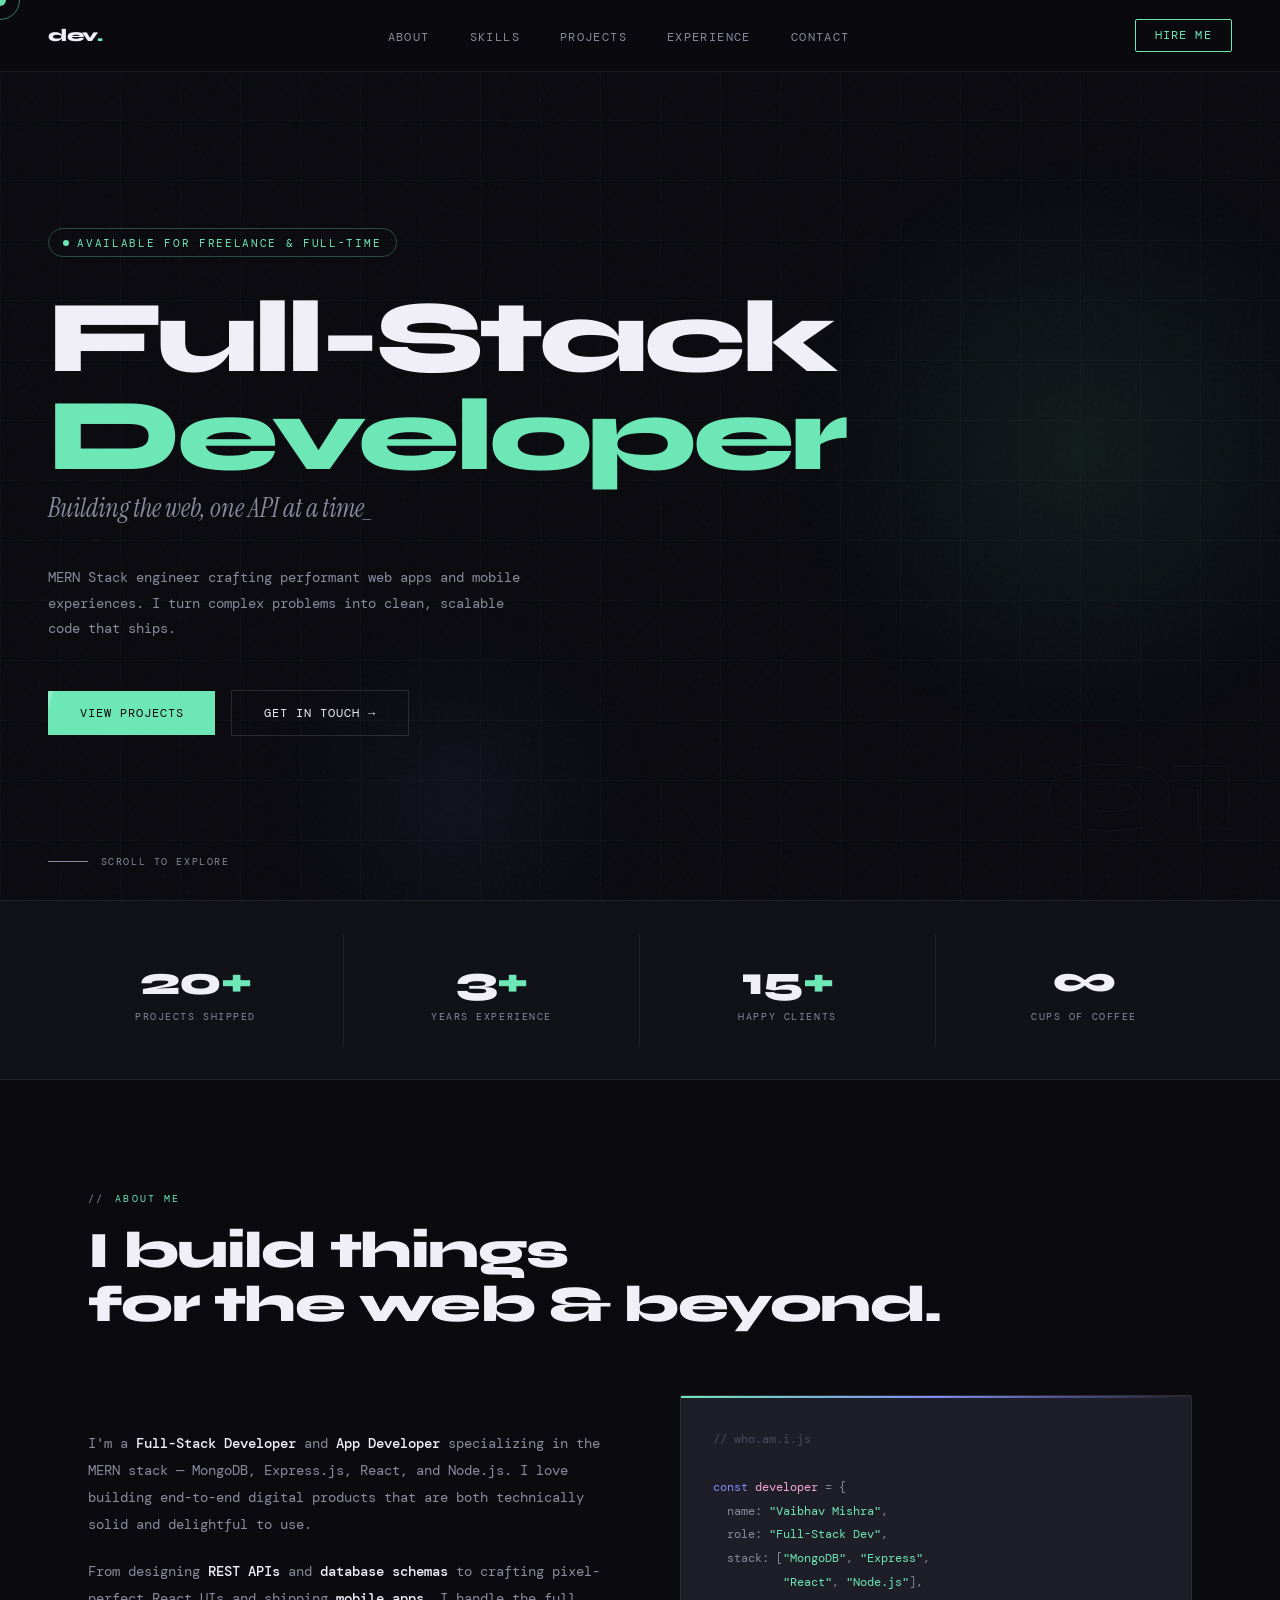
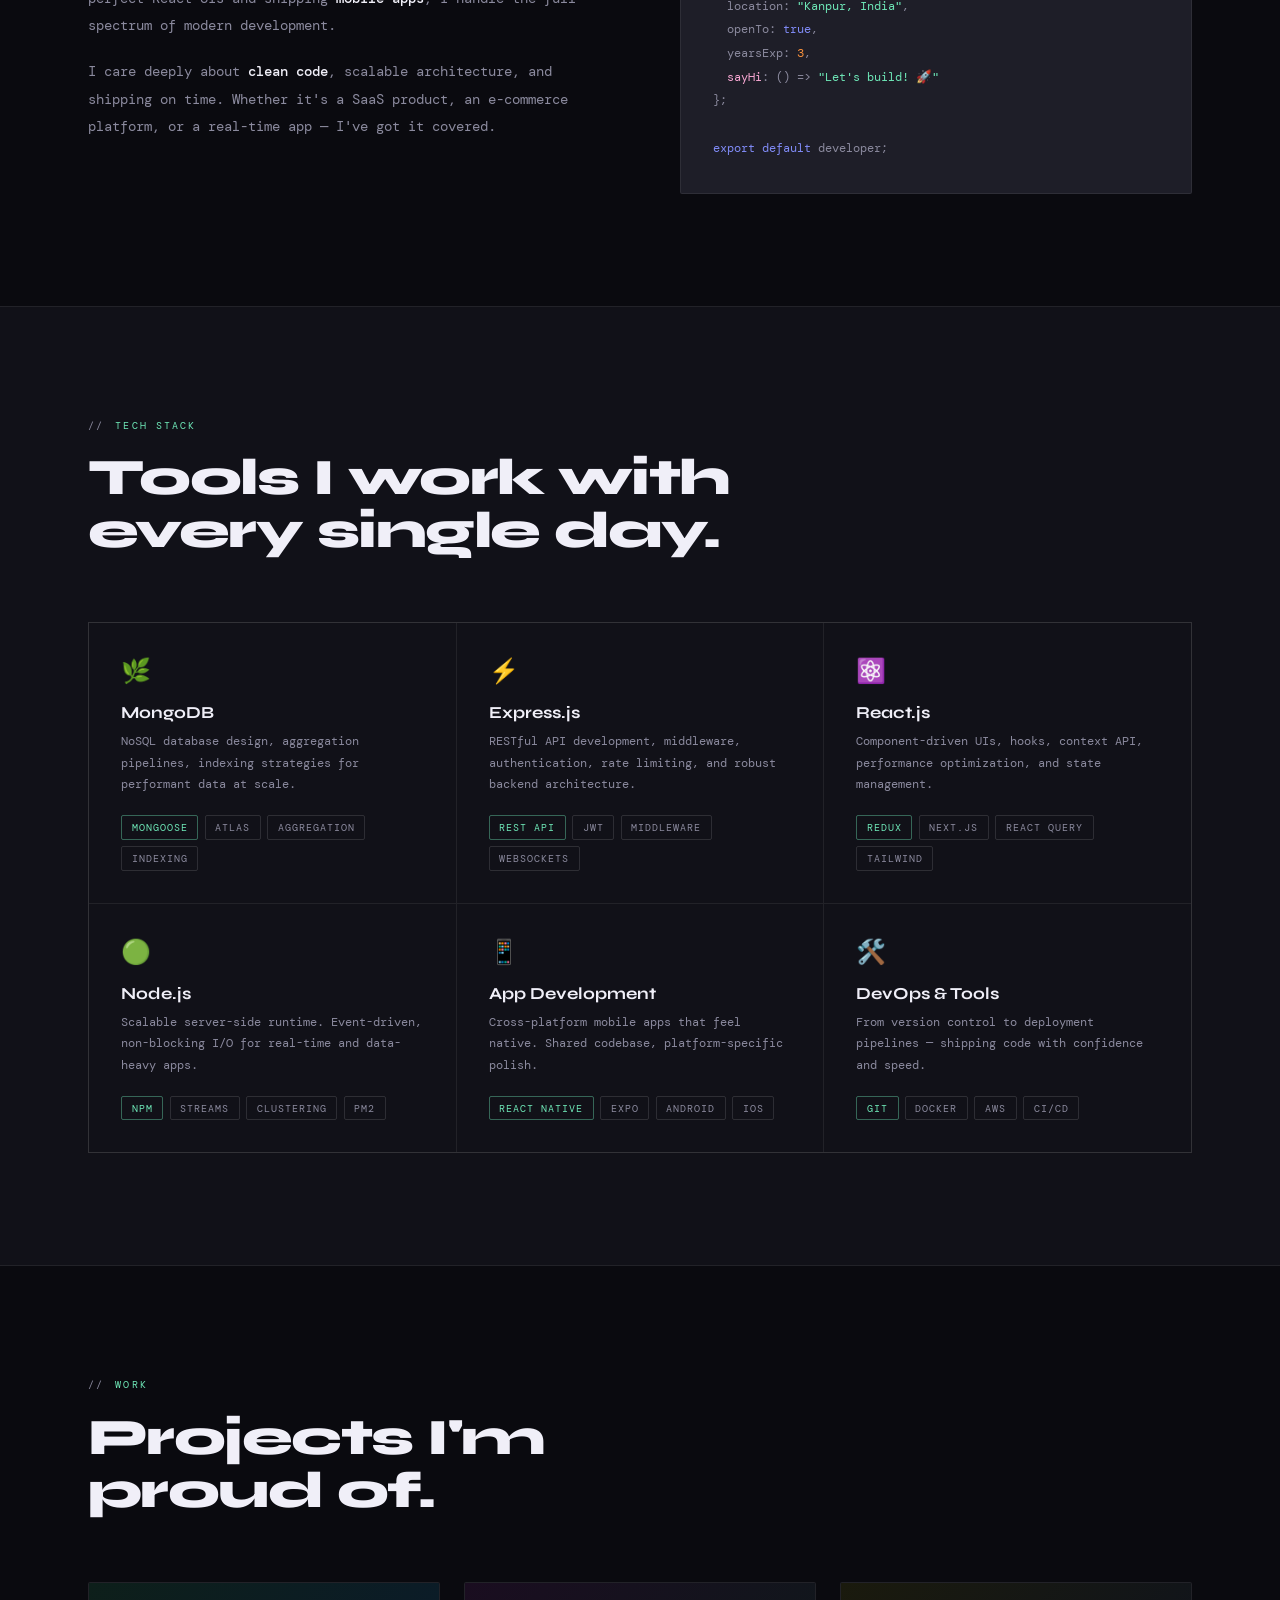
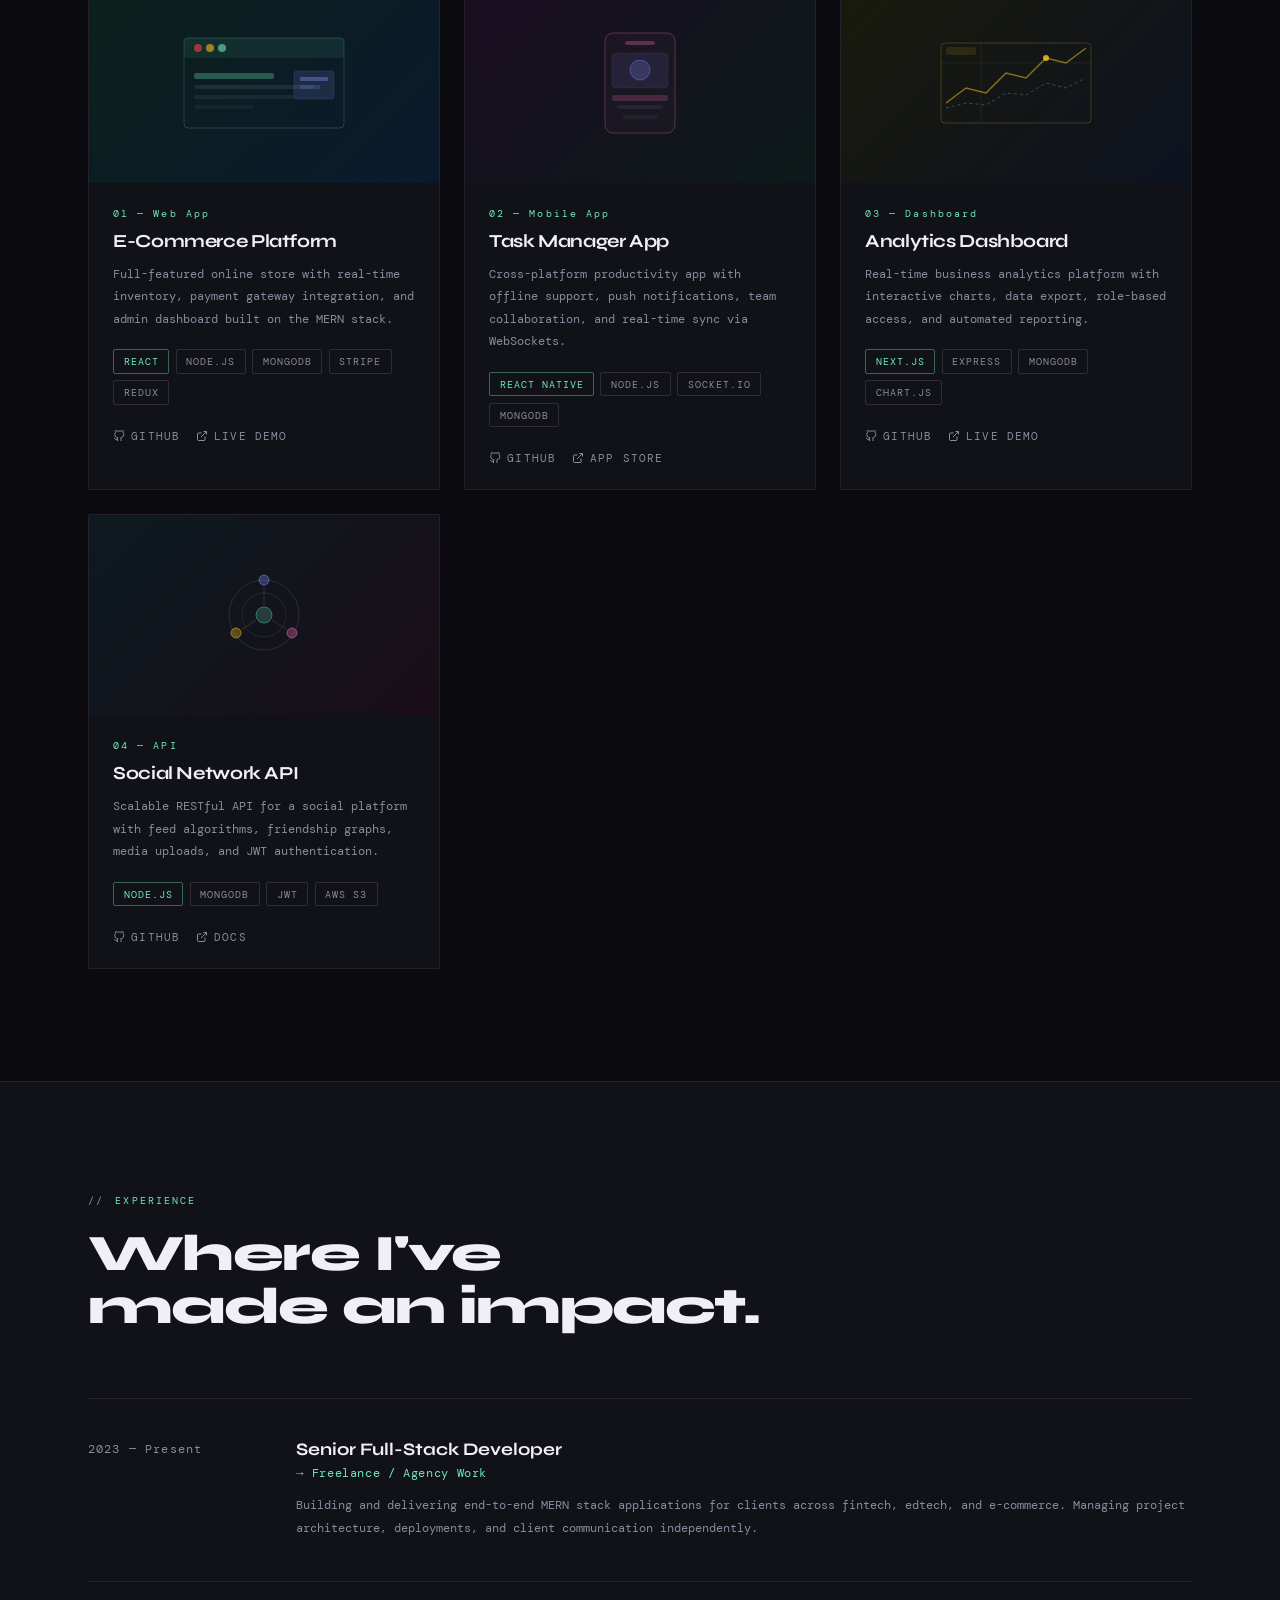
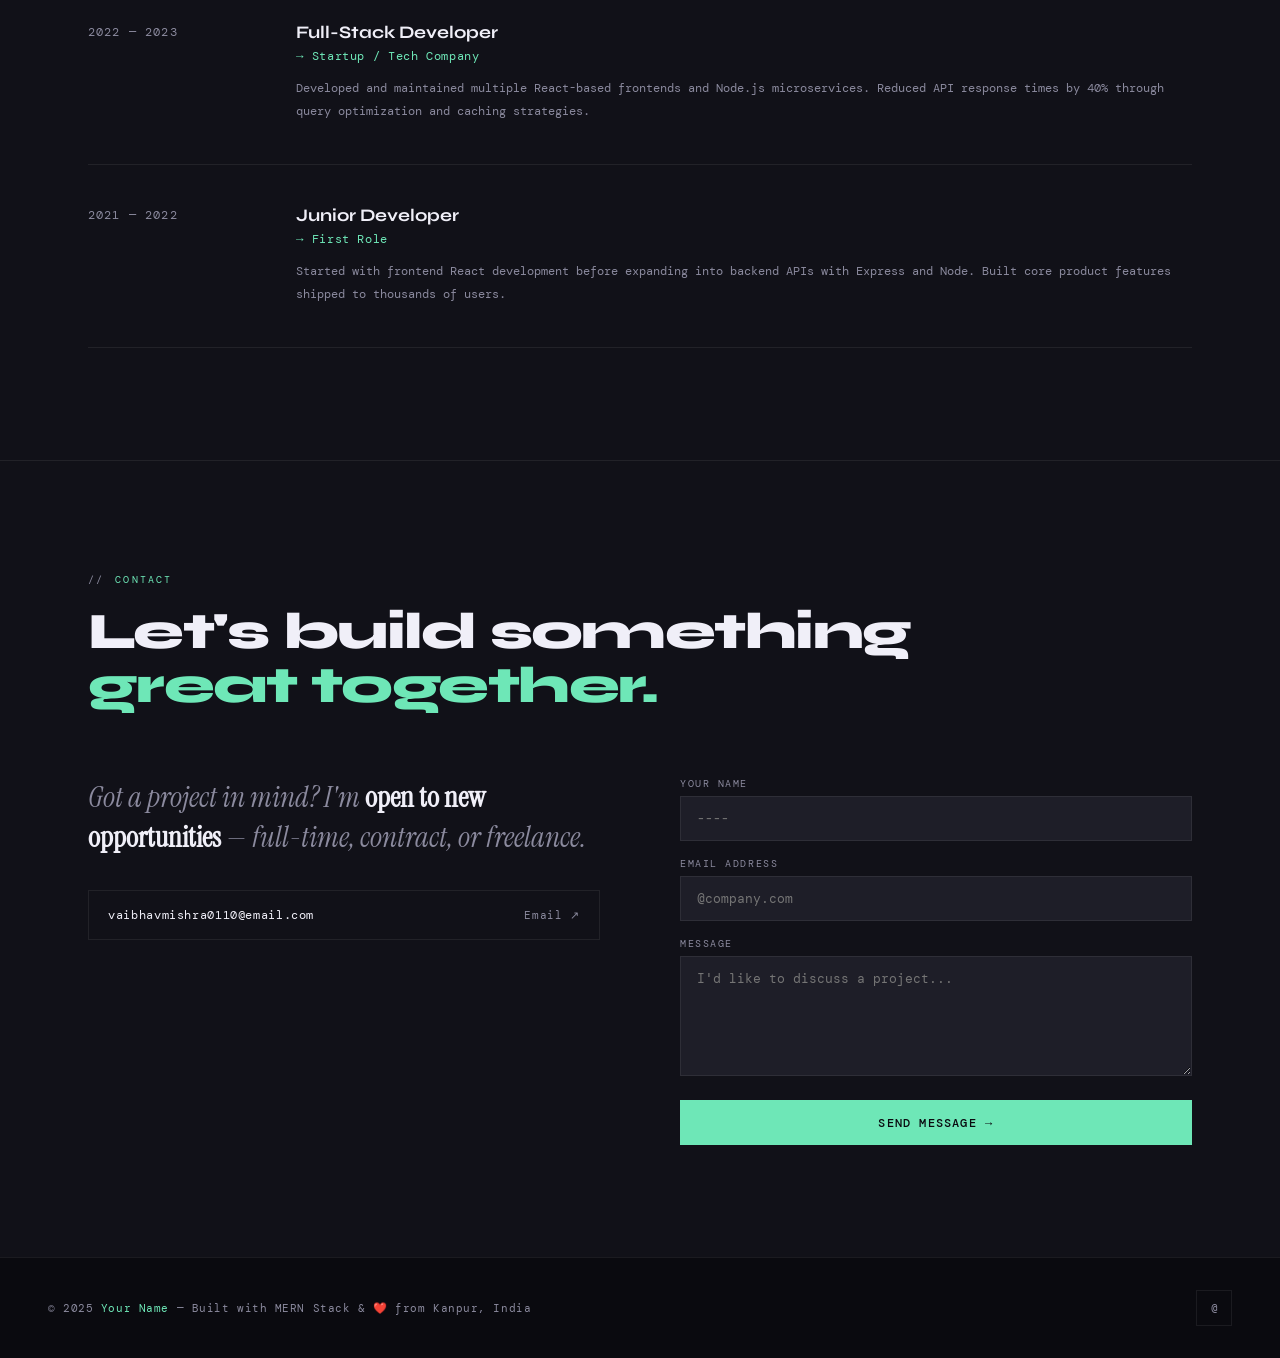
==== index.html @ 4ea1a46c "Add files via upload" ====
<!DOCTYPE html>
<html lang="en">
<head>
<meta charset="UTF-8">
<meta name="viewport" content="width=device-width, initial-scale=1.0">
<title>Dev Portfolio — Full-Stack & App Developer</title>
<link href="https://fonts.googleapis.com/css2?family=Syne:wght@400;600;700;800&family=DM+Mono:ital,wght@0,400;0,500;1,400&family=Instrument+Serif:ital@0;1&display=swap" rel="stylesheet">
<link rel="stylesheet" href="index.css">
</head>
<body>

<div class="cursor" id="cursor"></div>
<div class="cursor-ring" id="cursorRing"></div>

<!-- NAV -->
<nav>
  <a href="#" class="nav-logo">dev<span>.</span></a>
  <ul class="nav-links">
    <li><a href="#about">About</a></li>
    <li><a href="#skills">Skills</a></li>
    <li><a href="#projects">Projects</a></li>
    <li><a href="#experience">Experience</a></li>
    <li><a href="#contact">Contact</a></li>
  </ul>
  <a href="#contact" class="nav-cta">Hire Me</a>
</nav>

<!-- HERO -->
<section class="hero" id="home">
  <div class="hero-orb"></div>
  <div class="hero-orb2"></div>
  <div class="hero-counter">01</div>

  <div class="hero-badge">Available for freelance & full-time</div>

  <h1 class="hero-name">
    <span class="line1">Full-Stack</span>
    <span class="line2"><span class="accent-word">Developer</span></span>
  </h1>

  <p class="hero-title">Building the web, one API at a time<span class="blink">_</span></p>

  <p class="hero-desc">
    MERN Stack engineer crafting performant web apps and mobile experiences.
    I turn complex problems into clean, scalable code that ships.
  </p>

  <div class="hero-actions">
    <a href="#projects" class="btn-primary">View Projects</a>
    <a href="#contact" class="btn-ghost">Get In Touch →</a>
  </div>

  <div class="scroll-hint">
    <div class="scroll-line"></div>
    Scroll to explore
  </div>
</section>

<!-- STATS BAR -->
<div class="stats-bar">
  <div class="stat-item">
    <span class="stat-num">20<span>+</span></span>
    <span class="stat-label">Projects Shipped</span>
  </div>
  <div class="stat-item">
    <span class="stat-num">3<span>+</span></span>
    <span class="stat-label">Years Experience</span>
  </div>
  <div class="stat-item">
    <span class="stat-num">15<span>+</span></span>
    <span class="stat-label">Happy Clients</span>
  </div>
  <div class="stat-item">
    <span class="stat-num">∞</span>
    <span class="stat-label">Cups of Coffee</span>
  </div>
</div>

<!-- ABOUT -->
<section id="about">
  <div class="section-inner">
    <div class="section-tag">About Me</div>
    <h2 class="section-heading">I build things<br>for the web & beyond.</h2>

    <div class="about-grid">
      <div class="about-text reveal">
        <p>I'm a <strong>Full-Stack Developer</strong> and <strong>App Developer</strong> specializing in the MERN stack — MongoDB, Express.js, React, and Node.js. I love building end-to-end digital products that are both technically solid and delightful to use.</p>
        <p>From designing <strong>REST APIs</strong> and <strong>database schemas</strong> to crafting pixel-perfect React UIs and shipping <strong>mobile apps</strong>, I handle the full spectrum of modern development.</p>
        <p>I care deeply about <strong>clean code</strong>, scalable architecture, and shipping on time. Whether it's a SaaS product, an e-commerce platform, or a real-time app — I've got it covered.</p>
      </div>
      <div class="about-visual reveal reveal-delay-1">
        <div class="about-card">
          <div class="code-block">
<span class="cmt">// who.am.i.js</span>
<br><br>
<span class="kw">const</span> <span class="fn">developer</span> = {
<br>&nbsp;&nbsp;name: <span class="str">"Vaibhav Mishra"</span>,
<br>&nbsp;&nbsp;role: <span class="str">"Full-Stack Dev"</span>,
<br>&nbsp;&nbsp;stack: [<span class="str">"MongoDB"</span>, <span class="str">"Express"</span>,
<br>&nbsp;&nbsp;&nbsp;&nbsp;&nbsp;&nbsp;&nbsp;&nbsp;&nbsp;&nbsp;<span class="str">"React"</span>, <span class="str">"Node.js"</span>],
<br>&nbsp;&nbsp;location: <span class="str">"Kanpur, India"</span>,
<br>&nbsp;&nbsp;openTo: <span class="kw">true</span>,
<br>&nbsp;&nbsp;yearsExp: <span class="num">3</span>,
<br>&nbsp;&nbsp;<span class="fn">sayHi</span>: () => <span class="str">"Let's build! 🚀"</span>
<br>};
<br><br>
<span class="kw">export default</span> developer;
          </div>
        </div>
      </div>
    </div>
  </div>
</section>

<!-- SKILLS -->
<section id="skills" class="skills-section">
  <div class="section-inner">
    <div class="section-tag">Tech Stack</div>
    <h2 class="section-heading">Tools I work with<br>every single day.</h2>

    <div class="skills-grid">
      <div class="skill-card reveal">
        <span class="skill-icon">🌿</span>
        <div class="skill-name">MongoDB</div>
        <div class="skill-desc">NoSQL database design, aggregation pipelines, indexing strategies for performant data at scale.</div>
        <div class="skill-tags">
          <span class="tag accent">Mongoose</span>
          <span class="tag">Atlas</span>
          <span class="tag">Aggregation</span>
          <span class="tag">Indexing</span>
        </div>
      </div>
      <div class="skill-card reveal reveal-delay-1">
        <span class="skill-icon">⚡</span>
        <div class="skill-name">Express.js</div>
        <div class="skill-desc">RESTful API development, middleware, authentication, rate limiting, and robust backend architecture.</div>
        <div class="skill-tags">
          <span class="tag accent">REST API</span>
          <span class="tag">JWT</span>
          <span class="tag">Middleware</span>
          <span class="tag">WebSockets</span>
        </div>
      </div>
      <div class="skill-card reveal reveal-delay-2">
        <span class="skill-icon">⚛️</span>
        <div class="skill-name">React.js</div>
        <div class="skill-desc">Component-driven UIs, hooks, context API, performance optimization, and state management.</div>
        <div class="skill-tags">
          <span class="tag accent">Redux</span>
          <span class="tag">Next.js</span>
          <span class="tag">React Query</span>
          <span class="tag">Tailwind</span>
        </div>
      </div>
      <div class="skill-card reveal">
        <span class="skill-icon">🟢</span>
        <div class="skill-name">Node.js</div>
        <div class="skill-desc">Scalable server-side runtime. Event-driven, non-blocking I/O for real-time and data-heavy apps.</div>
        <div class="skill-tags">
          <span class="tag accent">NPM</span>
          <span class="tag">Streams</span>
          <span class="tag">Clustering</span>
          <span class="tag">PM2</span>
        </div>
      </div>
      <div class="skill-card reveal reveal-delay-1">
        <span class="skill-icon">📱</span>
        <div class="skill-name">App Development</div>
        <div class="skill-desc">Cross-platform mobile apps that feel native. Shared codebase, platform-specific polish.</div>
        <div class="skill-tags">
          <span class="tag accent">React Native</span>
          <span class="tag">Expo</span>
          <span class="tag">Android</span>
          <span class="tag">iOS</span>
        </div>
      </div>
      <div class="skill-card reveal reveal-delay-2">
        <span class="skill-icon">🛠️</span>
        <div class="skill-name">DevOps & Tools</div>
        <div class="skill-desc">From version control to deployment pipelines — shipping code with confidence and speed.</div>
        <div class="skill-tags">
          <span class="tag accent">Git</span>
          <span class="tag">Docker</span>
          <span class="tag">AWS</span>
          <span class="tag">CI/CD</span>
        </div>
      </div>
    </div>
  </div>
</section>

<!-- PROJECTS -->
<section id="projects">
  <div class="section-inner">
    <div class="section-tag">Work</div>
    <h2 class="section-heading">Projects I'm<br>proud of.</h2>

    <div class="projects-grid">

      <!-- Project 1 -->
      <div class="project-card reveal">
        <div class="project-thumb thumb-1">
          <svg width="180" height="120" viewBox="0 0 180 120">
            <rect x="10" y="15" width="160" height="90" rx="4" fill="none" stroke="rgba(110,231,183,0.2)" stroke-width="1"/>
            <rect x="10" y="15" width="160" height="20" rx="4" fill="rgba(110,231,183,0.08)"/>
            <circle cx="24" cy="25" r="4" fill="#ef4444" opacity="0.6"/>
            <circle cx="36" cy="25" r="4" fill="#fbbf24" opacity="0.6"/>
            <circle cx="48" cy="25" r="4" fill="#6ee7b7" opacity="0.6"/>
            <rect x="20" y="50" width="80" height="6" rx="2" fill="rgba(110,231,183,0.3)"/>
            <rect x="20" y="62" width="120" height="4" rx="2" fill="rgba(255,255,255,0.08)"/>
            <rect x="20" y="72" width="100" height="4" rx="2" fill="rgba(255,255,255,0.06)"/>
            <rect x="20" y="82" width="60" height="4" rx="2" fill="rgba(255,255,255,0.04)"/>
            <rect x="120" y="48" width="40" height="28" rx="3" fill="rgba(129,140,248,0.15)" stroke="rgba(129,140,248,0.3)" stroke-width="0.5"/>
            <rect x="126" y="54" width="28" height="4" rx="1" fill="rgba(129,140,248,0.4)"/>
            <rect x="126" y="62" width="20" height="4" rx="1" fill="rgba(129,140,248,0.2)"/>
          </svg>
        </div>
        <div class="project-body">
          <span class="project-num">01 — Web App</span>
          <div class="project-title">E-Commerce Platform</div>
          <div class="project-desc">Full-featured online store with real-time inventory, payment gateway integration, and admin dashboard built on the MERN stack.</div>
          <div class="project-stack">
            <span class="tag accent">React</span>
            <span class="tag">Node.js</span>
            <span class="tag">MongoDB</span>
            <span class="tag">Stripe</span>
            <span class="tag">Redux</span>
          </div>
          <div class="project-links">
            <a href="#" class="proj-link">
              <svg viewBox="0 0 24 24" fill="none" stroke="currentColor" stroke-width="2"><path d="M9 19c-5 1.5-5-2.5-7-3m14 6v-3.87a3.37 3.37 0 0 0-.94-2.61c3.14-.35 6.44-1.54 6.44-7A5.44 5.44 0 0 0 20 4.77 5.07 5.07 0 0 0 19.91 1S18.73.65 16 2.48a13.38 13.38 0 0 0-7 0C6.27.65 5.09 1 5.09 1A5.07 5.07 0 0 0 5 4.77a5.44 5.44 0 0 0-1.5 3.78c0 5.42 3.3 6.61 6.44 7A3.37 3.37 0 0 0 9 18.13V22"/></svg>
              GitHub
            </a>
            <a href="#" class="proj-link">
              <svg viewBox="0 0 24 24" fill="none" stroke="currentColor" stroke-width="2"><path d="M18 13v6a2 2 0 0 1-2 2H5a2 2 0 0 1-2-2V8a2 2 0 0 1 2-2h6"/><polyline points="15 3 21 3 21 9"/><line x1="10" y1="14" x2="21" y2="3"/></svg>
              Live Demo
            </a>
          </div>
        </div>
      </div>

      <!-- Project 2 -->
      <div class="project-card reveal reveal-delay-1">
        <div class="project-thumb thumb-2">
          <svg width="180" height="120" viewBox="0 0 180 120">
            <rect x="55" y="10" width="70" height="100" rx="8" fill="none" stroke="rgba(244,114,182,0.3)" stroke-width="1"/>
            <rect x="55" y="10" width="70" height="100" rx="8" fill="rgba(244,114,182,0.03)"/>
            <rect x="75" y="18" width="30" height="4" rx="2" fill="rgba(244,114,182,0.3)"/>
            <rect x="62" y="30" width="56" height="35" rx="4" fill="rgba(129,140,248,0.1)" stroke="rgba(129,140,248,0.2)" stroke-width="0.5"/>
            <circle cx="90" cy="47" r="10" fill="rgba(129,140,248,0.2)" stroke="rgba(129,140,248,0.4)" stroke-width="1"/>
            <rect x="62" y="72" width="56" height="6" rx="2" fill="rgba(244,114,182,0.2)"/>
            <rect x="67" y="82" width="46" height="4" rx="2" fill="rgba(255,255,255,0.06)"/>
            <rect x="72" y="92" width="36" height="4" rx="2" fill="rgba(255,255,255,0.04)"/>
          </svg>
        </div>
        <div class="project-body">
          <span class="project-num">02 — Mobile App</span>
          <div class="project-title">Task Manager App</div>
          <div class="project-desc">Cross-platform productivity app with offline support, push notifications, team collaboration, and real-time sync via WebSockets.</div>
          <div class="project-stack">
            <span class="tag accent">React Native</span>
            <span class="tag">Node.js</span>
            <span class="tag">Socket.io</span>
            <span class="tag">MongoDB</span>
          </div>
          <div class="project-links">
            <a href="#" class="proj-link">
              <svg viewBox="0 0 24 24" fill="none" stroke="currentColor" stroke-width="2"><path d="M9 19c-5 1.5-5-2.5-7-3m14 6v-3.87a3.37 3.37 0 0 0-.94-2.61c3.14-.35 6.44-1.54 6.44-7A5.44 5.44 0 0 0 20 4.77 5.07 5.07 0 0 0 19.91 1S18.73.65 16 2.48a13.38 13.38 0 0 0-7 0C6.27.65 5.09 1 5.09 1A5.07 5.07 0 0 0 5 4.77a5.44 5.44 0 0 0-1.5 3.78c0 5.42 3.3 6.61 6.44 7A3.37 3.37 0 0 0 9 18.13V22"/></svg>
              GitHub
            </a>
            <a href="#" class="proj-link">
              <svg viewBox="0 0 24 24" fill="none" stroke="currentColor" stroke-width="2"><path d="M18 13v6a2 2 0 0 1-2 2H5a2 2 0 0 1-2-2V8a2 2 0 0 1 2-2h6"/><polyline points="15 3 21 3 21 9"/><line x1="10" y1="14" x2="21" y2="3"/></svg>
              App Store
            </a>
          </div>
        </div>
      </div>

      <!-- Project 3 -->
      <div class="project-card reveal reveal-delay-2">
        <div class="project-thumb thumb-3">
          <svg width="180" height="120" viewBox="0 0 180 120">
            <rect x="15" y="20" width="150" height="80" rx="4" fill="none" stroke="rgba(250,204,21,0.2)" stroke-width="1"/>
            <line x1="15" y1="40" x2="165" y2="40" stroke="rgba(255,255,255,0.06)" stroke-width="1"/>
            <line x1="55" y1="20" x2="55" y2="100" stroke="rgba(255,255,255,0.06)" stroke-width="1"/>
            <polyline points="20,80 40,65 60,70 80,50 100,55 120,35 140,40 160,25" fill="none" stroke="rgba(250,204,21,0.5)" stroke-width="1.5"/>
            <circle cx="120" cy="35" r="3" fill="#facc15" opacity="0.8"/>
            <polyline points="20,85 40,80 60,82 80,70 100,72 120,60 140,65 160,55" fill="none" stroke="rgba(110,231,183,0.3)" stroke-width="1" stroke-dasharray="3,3"/>
            <rect x="20" y="24" width="30" height="8" rx="2" fill="rgba(250,204,21,0.1)"/>
          </svg>
        </div>
        <div class="project-body">
          <span class="project-num">03 — Dashboard</span>
          <div class="project-title">Analytics Dashboard</div>
          <div class="project-desc">Real-time business analytics platform with interactive charts, data export, role-based access, and automated reporting.</div>
          <div class="project-stack">
            <span class="tag accent">Next.js</span>
            <span class="tag">Express</span>
            <span class="tag">MongoDB</span>
            <span class="tag">Chart.js</span>
          </div>
          <div class="project-links">
            <a href="#" class="proj-link">
              <svg viewBox="0 0 24 24" fill="none" stroke="currentColor" stroke-width="2"><path d="M9 19c-5 1.5-5-2.5-7-3m14 6v-3.87a3.37 3.37 0 0 0-.94-2.61c3.14-.35 6.44-1.54 6.44-7A5.44 5.44 0 0 0 20 4.77 5.07 5.07 0 0 0 19.91 1S18.73.65 16 2.48a13.38 13.38 0 0 0-7 0C6.27.65 5.09 1 5.09 1A5.07 5.07 0 0 0 5 4.77a5.44 5.44 0 0 0-1.5 3.78c0 5.42 3.3 6.61 6.44 7A3.37 3.37 0 0 0 9 18.13V22"/></svg>
              GitHub
            </a>
            <a href="#" class="proj-link">
              <svg viewBox="0 0 24 24" fill="none" stroke="currentColor" stroke-width="2"><path d="M18 13v6a2 2 0 0 1-2 2H5a2 2 0 0 1-2-2V8a2 2 0 0 1 2-2h6"/><polyline points="15 3 21 3 21 9"/><line x1="10" y1="14" x2="21" y2="3"/></svg>
              Live Demo
            </a>
          </div>
        </div>
      </div>

      <!-- Project 4 -->
      <div class="project-card reveal">
        <div class="project-thumb thumb-4">
          <svg width="180" height="120" viewBox="0 0 180 120">
            <circle cx="90" cy="60" r="35" fill="none" stroke="rgba(110,231,183,0.15)" stroke-width="1"/>
            <circle cx="90" cy="60" r="22" fill="none" stroke="rgba(110,231,183,0.1)" stroke-width="1"/>
            <circle cx="90" cy="60" r="8" fill="rgba(110,231,183,0.2)" stroke="rgba(110,231,183,0.4)" stroke-width="1"/>
            <circle cx="90" cy="25" r="5" fill="rgba(129,140,248,0.3)" stroke="rgba(129,140,248,0.5)" stroke-width="1"/>
            <circle cx="118" cy="78" r="5" fill="rgba(244,114,182,0.3)" stroke="rgba(244,114,182,0.5)" stroke-width="1"/>
            <circle cx="62" cy="78" r="5" fill="rgba(250,204,21,0.3)" stroke="rgba(250,204,21,0.5)" stroke-width="1"/>
            <line x1="90" y1="30" x2="90" y2="52" stroke="rgba(129,140,248,0.4)" stroke-width="0.5"/>
            <line x1="113" y1="75" x2="98" y2="65" stroke="rgba(244,114,182,0.4)" stroke-width="0.5"/>
            <line x1="67" y1="75" x2="82" y2="65" stroke="rgba(250,204,21,0.4)" stroke-width="0.5"/>
          </svg>
        </div>
        <div class="project-body">
          <span class="project-num">04 — API</span>
          <div class="project-title">Social Network API</div>
          <div class="project-desc">Scalable RESTful API for a social platform with feed algorithms, friendship graphs, media uploads, and JWT authentication.</div>
          <div class="project-stack">
            <span class="tag accent">Node.js</span>
            <span class="tag">MongoDB</span>
            <span class="tag">JWT</span>
            <span class="tag">AWS S3</span>
          </div>
          <div class="project-links">
            <a href="#" class="proj-link">
              <svg viewBox="0 0 24 24" fill="none" stroke="currentColor" stroke-width="2"><path d="M9 19c-5 1.5-5-2.5-7-3m14 6v-3.87a3.37 3.37 0 0 0-.94-2.61c3.14-.35 6.44-1.54 6.44-7A5.44 5.44 0 0 0 20 4.77 5.07 5.07 0 0 0 19.91 1S18.73.65 16 2.48a13.38 13.38 0 0 0-7 0C6.27.65 5.09 1 5.09 1A5.07 5.07 0 0 0 5 4.77a5.44 5.44 0 0 0-1.5 3.78c0 5.42 3.3 6.61 6.44 7A3.37 3.37 0 0 0 9 18.13V22"/></svg>
              GitHub
            </a>
            <a href="#" class="proj-link">
              <svg viewBox="0 0 24 24" fill="none" stroke="currentColor" stroke-width="2"><path d="M18 13v6a2 2 0 0 1-2 2H5a2 2 0 0 1-2-2V8a2 2 0 0 1 2-2h6"/><polyline points="15 3 21 3 21 9"/><line x1="10" y1="14" x2="21" y2="3"/></svg>
              Docs
            </a>
          </div>
        </div>
      </div>

    </div>
  </div>
</section>

<!-- EXPERIENCE -->
<section id="experience" style="background: var(--bg2); border-top: 1px solid var(--border);">
  <div class="section-inner">
    <div class="section-tag">Experience</div>
    <h2 class="section-heading">Where I've<br>made an impact.</h2>

    <div class="timeline">
      <div class="timeline-item reveal">
        <div class="timeline-date">2023 — Present</div>
        <div class="timeline-content">
          <div class="timeline-role">Senior Full-Stack Developer</div>
          <div class="timeline-company">→ Freelance / Agency Work</div>
          <div class="timeline-desc">Building and delivering end-to-end MERN stack applications for clients across fintech, edtech, and e-commerce. Managing project architecture, deployments, and client communication independently.</div>
        </div>
      </div>
      <div class="timeline-item reveal reveal-delay-1">
        <div class="timeline-date">2022 — 2023</div>
        <div class="timeline-content">
          <div class="timeline-role">Full-Stack Developer</div>
          <div class="timeline-company">→ Startup / Tech Company</div>
          <div class="timeline-desc">Developed and maintained multiple React-based frontends and Node.js microservices. Reduced API response times by 40% through query optimization and caching strategies.</div>
        </div>
      </div>
      <div class="timeline-item reveal reveal-delay-2">
        <div class="timeline-date">2021 — 2022</div>
        <div class="timeline-content">
          <div class="timeline-role">Junior Developer</div>
          <div class="timeline-company">→ First Role</div>
          <div class="timeline-desc">Started with frontend React development before expanding into backend APIs with Express and Node. Built core product features shipped to thousands of users.</div>
        </div>
      </div>
    </div>
  </div>
</section>

<!-- CONTACT -->
<section id="contact" class="contact-section">
  <div class="section-inner">
    <div class="section-tag">Contact</div>
    <h2 class="section-heading">Let's build something<br><span style="color: var(--accent)">great together.</span></h2>

    <div class="contact-grid">
      <div class="contact-left reveal">
        <p class="contact-tagline">Got a project in mind? I'm <strong>open to new opportunities</strong> — full-time, contract, or freelance.</p>
        <div class="contact-links">
          <a href="mailto:vaibhavmishra0110@email.com" class="contact-link">
            vaibhavmishra0110@email.com
            <span>Email ↗</span>
          </a>
          <!-- <a href="https://linkedin.com" class="contact-link" target="_blank">
            linkedin.com/in/yourprofile
            <span>LinkedIn ↗</span>
          </a>
          <a href="https://github.com" class="contact-link" target="_blank">
            github.com/yourusername
            <span>GitHub ↗</span>
          </a> -->
        </div>
      </div>

      <div class="contact-right reveal reveal-delay-1">
        <form action="https://formspree.io/f/xojbqbgr" method="POST" class="contact-form" >
          <div class="form-group">
            <label class="form-label">Your Name</label>
            <input class="form-input" type="text" name="name" placeholder="----" />
          </div>
          <div class="form-group">
            <label class="form-label">Email Address</label>
            <input class="form-input" type="email" 
            name="email"
            placeholder="@company.com" />
          </div>
          <div class="form-group">
            <label class="form-label">Message</label>
            <textarea class="form-textarea" name="Message" placeholder="I'd like to discuss a project..."></textarea>
          </div>
          <button type="submit" class="form-submit" id="submitBtn">Send Message →</button>
        </form>
      </div>
    </div>
  </div>
</section>

<!-- FOOTER -->
<footer>
  <div class="footer-left">
    © 2025 <span>Your Name</span> — Built with MERN Stack & ❤️ from Kanpur, India
  </div>
  <div class="footer-right">
    <!-- <a href="https://github.com" class="footer-icon" target="_blank">GH</a>
    <a href="https://linkedin.com" class="footer-icon" target="_blank">LI</a> -->
    <a href="mailto:your@email.com" class="footer-icon">@</a>
  </div>
</footer>

<script src="index.js"></script>
</body>
</html>
---- index.css ----
*, *::before, *::after { box-sizing: border-box; margin: 0; padding: 0; }

  :root {
    --bg: #0a0a0f;
    --bg2: #111118;
    --bg3: #18181f;
    --surface: #1e1e28;
    --border: rgba(255,255,255,0.07);
    --border2: rgba(255,255,255,0.12);
    --text: #f0eff8;
    --muted: #8b8a9e;
    --accent: #6ee7b7;
    --accent2: #818cf8;
    --accent3: #f472b6;
    --glow: rgba(110,231,183,0.15);
  }

  html { scroll-behavior: smooth; }

  body {
    background: var(--bg);
    color: var(--text);
    font-family: 'DM Mono', monospace;
    overflow-x: hidden;
    cursor: none;
  }

  /* Custom Cursor */
  .cursor {
    position: fixed;
    width: 12px; height: 12px;
    background: var(--accent);
    border-radius: 50%;
    pointer-events: none;
    z-index: 9999;
    transform: translate(-50%,-50%);
    transition: transform 0.1s, width 0.2s, height 0.2s, background 0.2s;
    mix-blend-mode: difference;
  }
  .cursor-ring {
    position: fixed;
    width: 40px; height: 40px;
    border: 1px solid rgba(110,231,183,0.5);
    border-radius: 50%;
    pointer-events: none;
    z-index: 9998;
    transform: translate(-50%,-50%);
    transition: transform 0.12s ease, width 0.3s, height 0.3s;
  }
  .cursor.hover { width: 20px; height: 20px; background: var(--accent3); }
  .cursor-ring.hover { width: 60px; height: 60px; border-color: rgba(244,114,182,0.4); }

  /* Noise Overlay */
  body::before {
    content: '';
    position: fixed; inset: 0;
    background-image: url("data:image/svg+xml,%3Csvg viewBox='0 0 256 256' xmlns='http://www.w3.org/2000/svg'%3E%3Cfilter id='noise'%3E%3CfeTurbulence type='fractalNoise' baseFrequency='0.9' numOctaves='4' stitchTiles='stitch'/%3E%3C/filter%3E%3Crect width='100%25' height='100%25' filter='url(%23noise)' opacity='0.04'/%3E%3C/svg%3E");
    pointer-events: none;
    z-index: 0;
    opacity: 0.6;
  }

  /* Grid BG */
  body::after {
    content: '';
    position: fixed; inset: 0;
    background-image:
      linear-gradient(rgba(110,231,183,0.03) 1px, transparent 1px),
      linear-gradient(90deg, rgba(110,231,183,0.03) 1px, transparent 1px);
    background-size: 60px 60px;
    pointer-events: none;
    z-index: 0;
  }

  /* NAV */
  nav {
    position: fixed; top: 0; left: 0; right: 0;
    z-index: 100;
    padding: 1.2rem 3rem;
    display: flex; align-items: center; justify-content: space-between;
    border-bottom: 1px solid var(--border);
    background: rgba(10,10,15,0.85);
    backdrop-filter: blur(20px);
  }
  .nav-logo {
    font-family: 'Syne', sans-serif;
    font-weight: 800;
    font-size: 1.1rem;
    letter-spacing: -0.02em;
    color: var(--text);
    text-decoration: none;
  }
  .nav-logo span { color: var(--accent); }
  .nav-links { display: flex; gap: 2.5rem; list-style: none; }
  .nav-links a {
    font-size: 0.72rem;
    letter-spacing: 0.12em;
    text-transform: uppercase;
    color: var(--muted);
    text-decoration: none;
    transition: color 0.2s;
  }
  .nav-links a:hover { color: var(--accent); }
  .nav-cta {
    font-size: 0.72rem;
    letter-spacing: 0.1em;
    text-transform: uppercase;
    padding: 0.5rem 1.2rem;
    border: 1px solid var(--accent);
    color: var(--accent);
    text-decoration: none;
    border-radius: 2px;
    transition: background 0.2s, color 0.2s;
  }
  .nav-cta:hover { background: var(--accent); color: #0a0a0f; }

  /* HERO */
  .hero {
    min-height: 100vh;
    display: flex; flex-direction: column; justify-content: center;
    padding: 8rem 3rem 4rem;
    position: relative;
    z-index: 1;
    overflow: hidden;
  }
  .hero-orb {
    position: absolute;
    width: 600px; height: 600px;
    border-radius: 50%;
    background: radial-gradient(circle, rgba(110,231,183,0.08) 0%, transparent 70%);
    right: -100px; top: 50%;
    transform: translateY(-50%);
    pointer-events: none;
    animation: orb-pulse 6s ease-in-out infinite;
  }
  .hero-orb2 {
    position: absolute;
    width: 400px; height: 400px;
    border-radius: 50%;
    background: radial-gradient(circle, rgba(129,140,248,0.06) 0%, transparent 70%);
    left: 20%; bottom: -100px;
    pointer-events: none;
    animation: orb-pulse 8s ease-in-out infinite reverse;
  }
  @keyframes orb-pulse {
    0%, 100% { transform: translateY(-50%) scale(1); opacity: 1; }
    50% { transform: translateY(-50%) scale(1.1); opacity: 0.7; }
  }

  .hero-badge {
    display: inline-flex; align-items: center; gap: 0.5rem;
    font-size: 0.7rem;
    letter-spacing: 0.15em;
    text-transform: uppercase;
    color: var(--accent);
    border: 1px solid rgba(110,231,183,0.3);
    padding: 0.4rem 0.9rem;
    border-radius: 100px;
    margin-bottom: 2rem;
    width: fit-content;
    animation: fade-in-up 0.6s ease both;
  }
  .hero-badge::before {
    content: '';
    width: 6px; height: 6px;
    background: var(--accent);
    border-radius: 50%;
    animation: blink 1.5s ease-in-out infinite;
  }
  @keyframes blink { 0%,100%{opacity:1}50%{opacity:0.3} }

  .hero-name {
    font-family: 'Syne', sans-serif;
    font-weight: 800;
    font-size: clamp(3.5rem, 8vw, 7rem);
    line-height: 0.95;
    letter-spacing: -0.04em;
    margin-bottom: 0.5rem;
    animation: fade-in-up 0.7s 0.1s ease both;
  }
  .hero-name .line1 { display: block; }
  .hero-name .line2 { display: block; color: transparent; -webkit-text-stroke: 1px rgba(240,239,248,0.3); }
  .hero-name .accent-word { color: var(--accent); -webkit-text-stroke: 0; }

  .hero-title {
    font-family: 'Instrument Serif', serif;
    font-style: italic;
    font-size: clamp(1.1rem, 2.5vw, 1.6rem);
    color: var(--muted);
    margin-bottom: 2.5rem;
    animation: fade-in-up 0.7s 0.2s ease both;
  }

  .hero-desc {
    font-size: 0.85rem;
    line-height: 1.9;
    color: var(--muted);
    max-width: 480px;
    margin-bottom: 3rem;
    animation: fade-in-up 0.7s 0.3s ease both;
  }

  .hero-actions {
    display: flex; gap: 1rem; align-items: center;
    animation: fade-in-up 0.7s 0.4s ease both;
  }
  .btn-primary {
    font-family: 'DM Mono', monospace;
    font-size: 0.75rem;
    letter-spacing: 0.08em;
    text-transform: uppercase;
    padding: 0.85rem 2rem;
    background: var(--accent);
    color: #0a0a0f;
    border: none;
    text-decoration: none;
    display: inline-block;
    cursor: none;
    position: relative;
    overflow: hidden;
    transition: transform 0.2s;
  }
  .btn-primary::after {
    content: '';
    position: absolute; inset: 0;
    background: rgba(255,255,255,0.2);
    transform: translateX(-100%) skewX(-15deg);
    transition: transform 0.3s;
  }
  .btn-primary:hover::after { transform: translateX(100%) skewX(-15deg); }
  .btn-primary:hover { transform: translateY(-2px); }

  .btn-ghost {
    font-family: 'DM Mono', monospace;
    font-size: 0.75rem;
    letter-spacing: 0.08em;
    text-transform: uppercase;
    padding: 0.85rem 2rem;
    background: transparent;
    color: var(--text);
    border: 1px solid var(--border2);
    text-decoration: none;
    display: inline-block;
    cursor: none;
    transition: border-color 0.2s, color 0.2s, transform 0.2s;
  }
  .btn-ghost:hover { border-color: var(--accent); color: var(--accent); transform: translateY(-2px); }

  /* Scroll indicator */
  .scroll-hint {
    position: absolute; bottom: 2rem; left: 3rem;
    display: flex; align-items: center; gap: 0.8rem;
    font-size: 0.65rem;
    letter-spacing: 0.15em;
    text-transform: uppercase;
    color: var(--muted);
    animation: fade-in 1s 1s ease both;
  }
  .scroll-line {
    width: 40px; height: 1px;
    background: var(--muted);
    transform-origin: left;
    animation: line-grow 1.5s 1.2s ease both;
  }
  @keyframes line-grow { from{transform:scaleX(0)} to{transform:scaleX(1)} }

  /* STATS */
  .stats-bar {
    position: relative; z-index: 1;
    padding: 2rem 3rem;
    border-top: 1px solid var(--border);
    border-bottom: 1px solid var(--border);
    display: grid;
    grid-template-columns: repeat(4, 1fr);
    gap: 0;
    background: var(--bg2);
  }
  .stat-item {
    padding: 1.5rem 2rem;
    border-right: 1px solid var(--border);
    text-align: center;
  }
  .stat-item:last-child { border-right: none; }
  .stat-num {
    font-family: 'Syne', sans-serif;
    font-weight: 800;
    font-size: 2.5rem;
    color: var(--text);
    letter-spacing: -0.03em;
    display: block;
  }
  .stat-num span { color: var(--accent); }
  .stat-label {
    font-size: 0.65rem;
    letter-spacing: 0.15em;
    text-transform: uppercase;
    color: var(--muted);
    display: block;
    margin-top: 0.3rem;
  }

  /* SECTION COMMON */
  section { position: relative; z-index: 1; }
  .section-inner { padding: 7rem 3rem; max-width: 1200px; margin: 0 auto; }

  .section-tag {
    font-size: 0.65rem;
    letter-spacing: 0.2em;
    text-transform: uppercase;
    color: var(--accent);
    display: flex; align-items: center; gap: 0.7rem;
    margin-bottom: 1.2rem;
  }
  .section-tag::before {
    content: '//';
    color: var(--muted);
  }

  .section-heading {
    font-family: 'Syne', sans-serif;
    font-weight: 800;
    font-size: clamp(2rem, 4vw, 3.2rem);
    letter-spacing: -0.03em;
    line-height: 1.05;
    margin-bottom: 1.5rem;
  }

  /* ABOUT */
  .about-grid {
    display: grid;
    grid-template-columns: 1fr 1fr;
    gap: 5rem;
    align-items: center;
    margin-top: 4rem;
  }
  .about-text p {
    font-size: 0.85rem;
    line-height: 2;
    color: var(--muted);
    margin-bottom: 1.2rem;
  }
  .about-text p strong { color: var(--text); font-weight: 500; }
  .about-visual {
    position: relative;
  }
  .about-card {
    background: var(--surface);
    border: 1px solid var(--border);
    padding: 2rem;
    border-radius: 2px;
    position: relative;
    overflow: hidden;
  }
  .about-card::before {
    content: '';
    position: absolute;
    top: 0; left: 0; right: 0;
    height: 2px;
    background: linear-gradient(90deg, var(--accent), var(--accent2), transparent);
  }
  .code-block {
    font-size: 0.78rem;
    line-height: 1.9;
    color: var(--muted);
  }
  .code-block .kw { color: var(--accent2); }
  .code-block .str { color: var(--accent); }
  .code-block .fn { color: #f9a8d4; }
  .code-block .cmt { color: #4a4a5e; }
  .code-block .num { color: #fb923c; }

  /* SKILLS */
  .skills-section { background: var(--bg2); border-top: 1px solid var(--border); border-bottom: 1px solid var(--border); }
  .skills-grid {
    display: grid;
    grid-template-columns: repeat(auto-fit, minmax(280px, 1fr));
    gap: 1px;
    background: var(--border);
    margin-top: 4rem;
    border: 1px solid var(--border);
  }
  .skill-card {
    background: var(--bg2);
    padding: 2rem;
    position: relative;
    overflow: hidden;
    transition: background 0.3s;
  }
  .skill-card:hover { background: var(--surface); }
  .skill-card::after {
    content: '';
    position: absolute;
    bottom: 0; left: 0; right: 0;
    height: 1px;
    background: linear-gradient(90deg, transparent, var(--accent), transparent);
    opacity: 0;
    transition: opacity 0.3s;
  }
  .skill-card:hover::after { opacity: 1; }
  .skill-icon {
    font-size: 1.5rem;
    margin-bottom: 1rem;
    display: block;
  }
  .skill-name {
    font-family: 'Syne', sans-serif;
    font-weight: 700;
    font-size: 1.05rem;
    margin-bottom: 0.5rem;
    color: var(--text);
  }
  .skill-desc {
    font-size: 0.75rem;
    line-height: 1.8;
    color: var(--muted);
    margin-bottom: 1.2rem;
  }
  .skill-tags { display: flex; flex-wrap: wrap; gap: 0.4rem; }
  .tag {
    font-size: 0.62rem;
    letter-spacing: 0.1em;
    text-transform: uppercase;
    padding: 0.3rem 0.6rem;
    border: 1px solid var(--border2);
    color: var(--muted);
    border-radius: 2px;
  }
  .tag.accent { border-color: rgba(110,231,183,0.4); color: var(--accent); }

  /* PROJECTS */
  .projects-grid {
    display: grid;
    grid-template-columns: repeat(auto-fit, minmax(340px, 1fr));
    gap: 1.5rem;
    margin-top: 4rem;
  }
  .project-card {
    background: var(--bg2);
    border: 1px solid var(--border);
    border-radius: 2px;
    overflow: hidden;
    position: relative;
    cursor: none;
    transition: border-color 0.3s, transform 0.3s;
  }
  .project-card:hover { border-color: var(--border2); transform: translateY(-4px); }
  .project-thumb {
    height: 200px;
    position: relative;
    overflow: hidden;
    display: flex; align-items: center; justify-content: center;
  }
  .project-thumb svg { position: relative; z-index: 1; }
  .project-body { padding: 1.5rem; }
  .project-num {
    font-size: 0.65rem;
    letter-spacing: 0.2em;
    color: var(--accent);
    margin-bottom: 0.6rem;
    display: block;
  }
  .project-title {
    font-family: 'Syne', sans-serif;
    font-weight: 700;
    font-size: 1.15rem;
    letter-spacing: -0.02em;
    margin-bottom: 0.7rem;
  }
  .project-desc {
    font-size: 0.78rem;
    line-height: 1.8;
    color: var(--muted);
    margin-bottom: 1.2rem;
  }
  .project-stack { display: flex; flex-wrap: wrap; gap: 0.4rem; margin-bottom: 1.5rem; }
  .project-links { display: flex; gap: 1rem; }
  .proj-link {
    font-size: 0.68rem;
    letter-spacing: 0.1em;
    text-transform: uppercase;
    color: var(--muted);
    text-decoration: none;
    display: flex; align-items: center; gap: 0.4rem;
    transition: color 0.2s;
  }
  .proj-link:hover { color: var(--accent); }
  .proj-link svg { width: 12px; height: 12px; }

  /* Project thumb patterns */
  .thumb-1 { background: linear-gradient(135deg, #0d1f1a 0%, #0a1a2e 100%); }
  .thumb-2 { background: linear-gradient(135deg, #1a0d20 0%, #0d1a1a 100%); }
  .thumb-3 { background: linear-gradient(135deg, #1a1a0d 0%, #0d1220 100%); }
  .thumb-4 { background: linear-gradient(135deg, #0d1a20 0%, #1a0d18 100%); }

  /* EXPERIENCE / TIMELINE */
  .timeline { margin-top: 4rem; }
  .timeline-item {
    display: grid;
    grid-template-columns: 160px 1fr;
    gap: 3rem;
    padding: 2.5rem 0;
    border-top: 1px solid var(--border);
    position: relative;
  }
  .timeline-item:last-child { border-bottom: 1px solid var(--border); }
  .timeline-date {
    font-size: 0.72rem;
    letter-spacing: 0.1em;
    color: var(--muted);
    padding-top: 0.2rem;
  }
  .timeline-content {}
  .timeline-role {
    font-family: 'Syne', sans-serif;
    font-weight: 700;
    font-size: 1.1rem;
    margin-bottom: 0.3rem;
  }
  .timeline-company {
    font-size: 0.78rem;
    color: var(--accent);
    margin-bottom: 0.8rem;
    letter-spacing: 0.05em;
  }
  .timeline-desc {
    font-size: 0.78rem;
    line-height: 1.9;
    color: var(--muted);
  }

  /* CONTACT */
  .contact-section { background: var(--bg2); border-top: 1px solid var(--border); }
  .contact-grid {
    display: grid;
    grid-template-columns: 1fr 1fr;
    gap: 5rem;
    margin-top: 4rem;
  }
  .contact-left {}
  .contact-tagline {
    font-family: 'Instrument Serif', serif;
    font-style: italic;
    font-size: 1.8rem;
    line-height: 1.4;
    color: var(--muted);
    margin-bottom: 2rem;
  }
  .contact-tagline strong { color: var(--text); font-style: normal; }
  .contact-links { display: flex; flex-direction: column; gap: 1rem; }
  .contact-link {
    display: flex; align-items: center; justify-content: space-between;
    padding: 1rem 1.2rem;
    border: 1px solid var(--border);
    text-decoration: none;
    color: var(--text);
    font-size: 0.78rem;
    letter-spacing: 0.05em;
    transition: border-color 0.2s, background 0.2s;
    cursor: none;
  }
  .contact-link:hover { border-color: var(--accent); background: rgba(110,231,183,0.04); }
  .contact-link span { color: var(--muted); font-size: 0.7rem; }

  .contact-right {}
  .contact-form { display: flex; flex-direction: column; gap: 1rem; }
  .form-group { display: flex; flex-direction: column; gap: 0.4rem; }
  .form-label {
    font-size: 0.65rem;
    letter-spacing: 0.15em;
    text-transform: uppercase;
    color: var(--muted);
  }
  .form-input, .form-textarea {
    background: var(--surface);
    border: 1px solid var(--border);
    color: var(--text);
    font-family: 'DM Mono', monospace;
    font-size: 0.82rem;
    padding: 0.8rem 1rem;
    outline: none;
    transition: border-color 0.2s;
    border-radius: 0;
  }
  .form-input:focus, .form-textarea:focus { border-color: var(--accent); }
  .form-textarea { height: 120px; resize: vertical; }
  .form-submit {
    font-family: 'DM Mono', monospace;
    font-size: 0.75rem;
    letter-spacing: 0.1em;
    text-transform: uppercase;
    padding: 0.9rem;
    background: var(--accent);
    color: #0a0a0f;
    border: none;
    cursor: none;
    font-weight: 500;
    transition: opacity 0.2s, transform 0.2s;
    margin-top: 0.5rem;
  }
  .form-submit:hover { opacity: 0.9; transform: translateY(-1px); }

  /* FOOTER */
  footer {
    position: relative; z-index: 1;
    padding: 2rem 3rem;
    border-top: 1px solid var(--border);
    display: flex; align-items: center; justify-content: space-between;
    background: var(--bg);
  }
  .footer-left {
    font-size: 0.7rem;
    color: var(--muted);
    letter-spacing: 0.05em;
  }
  .footer-left span { color: var(--accent); }
  .footer-right { display: flex; gap: 1.5rem; }
  .footer-icon {
    width: 36px; height: 36px;
    border: 1px solid var(--border);
    display: flex; align-items: center; justify-content: center;
    color: var(--muted);
    text-decoration: none;
    font-size: 0.7rem;
    transition: border-color 0.2s, color 0.2s;
    cursor: none;
  }
  .footer-icon:hover { border-color: var(--accent); color: var(--accent); }

  /* Animations */
  @keyframes fade-in-up {
    from { opacity: 0; transform: translateY(20px); }
    to { opacity: 1; transform: translateY(0); }
  }
  @keyframes fade-in { from{opacity:0} to{opacity:1} }

  .reveal {
    opacity: 0;
    transform: translateY(24px);
    transition: opacity 0.6s ease, transform 0.6s ease;
  }
  .reveal.visible { opacity: 1; transform: none; }
  .reveal-delay-1 { transition-delay: 0.1s; }
  .reveal-delay-2 { transition-delay: 0.2s; }
  .reveal-delay-3 { transition-delay: 0.3s; }

  /* Floating number */
  .hero-counter {
    position: absolute;
    right: 3rem; bottom: 3rem;
    font-family: 'Syne', sans-serif;
    font-weight: 800;
    font-size: 8rem;
    color: transparent;
    -webkit-text-stroke: 1px rgba(240,239,248,0.04);
    pointer-events: none;
    user-select: none;
    letter-spacing: -0.05em;
    line-height: 1;
  }

  /* Terminal blink */
  @keyframes cursor-blink { 0%,49%{opacity:1}50%,100%{opacity:0} }
  .blink { animation: cursor-blink 1s step-start infinite; }

  /* Mobile */
  @media (max-width: 768px) {
    nav { padding: 1rem 1.5rem; }
    .nav-links { display: none; }
    .section-inner { padding: 4rem 1.5rem; }
    .hero { padding: 7rem 1.5rem 3rem; }
    .stats-bar { grid-template-columns: repeat(2, 1fr); }
    .stat-item:nth-child(2) { border-right: none; }
    .about-grid { grid-template-columns: 1fr; gap: 2rem; }
    .contact-grid { grid-template-columns: 1fr; gap: 2rem; }
    .timeline-item { grid-template-columns: 1fr; gap: 0.5rem; }
    footer { flex-direction: column; gap: 1rem; text-align: center; }
    .hero-counter { display: none; }
  }
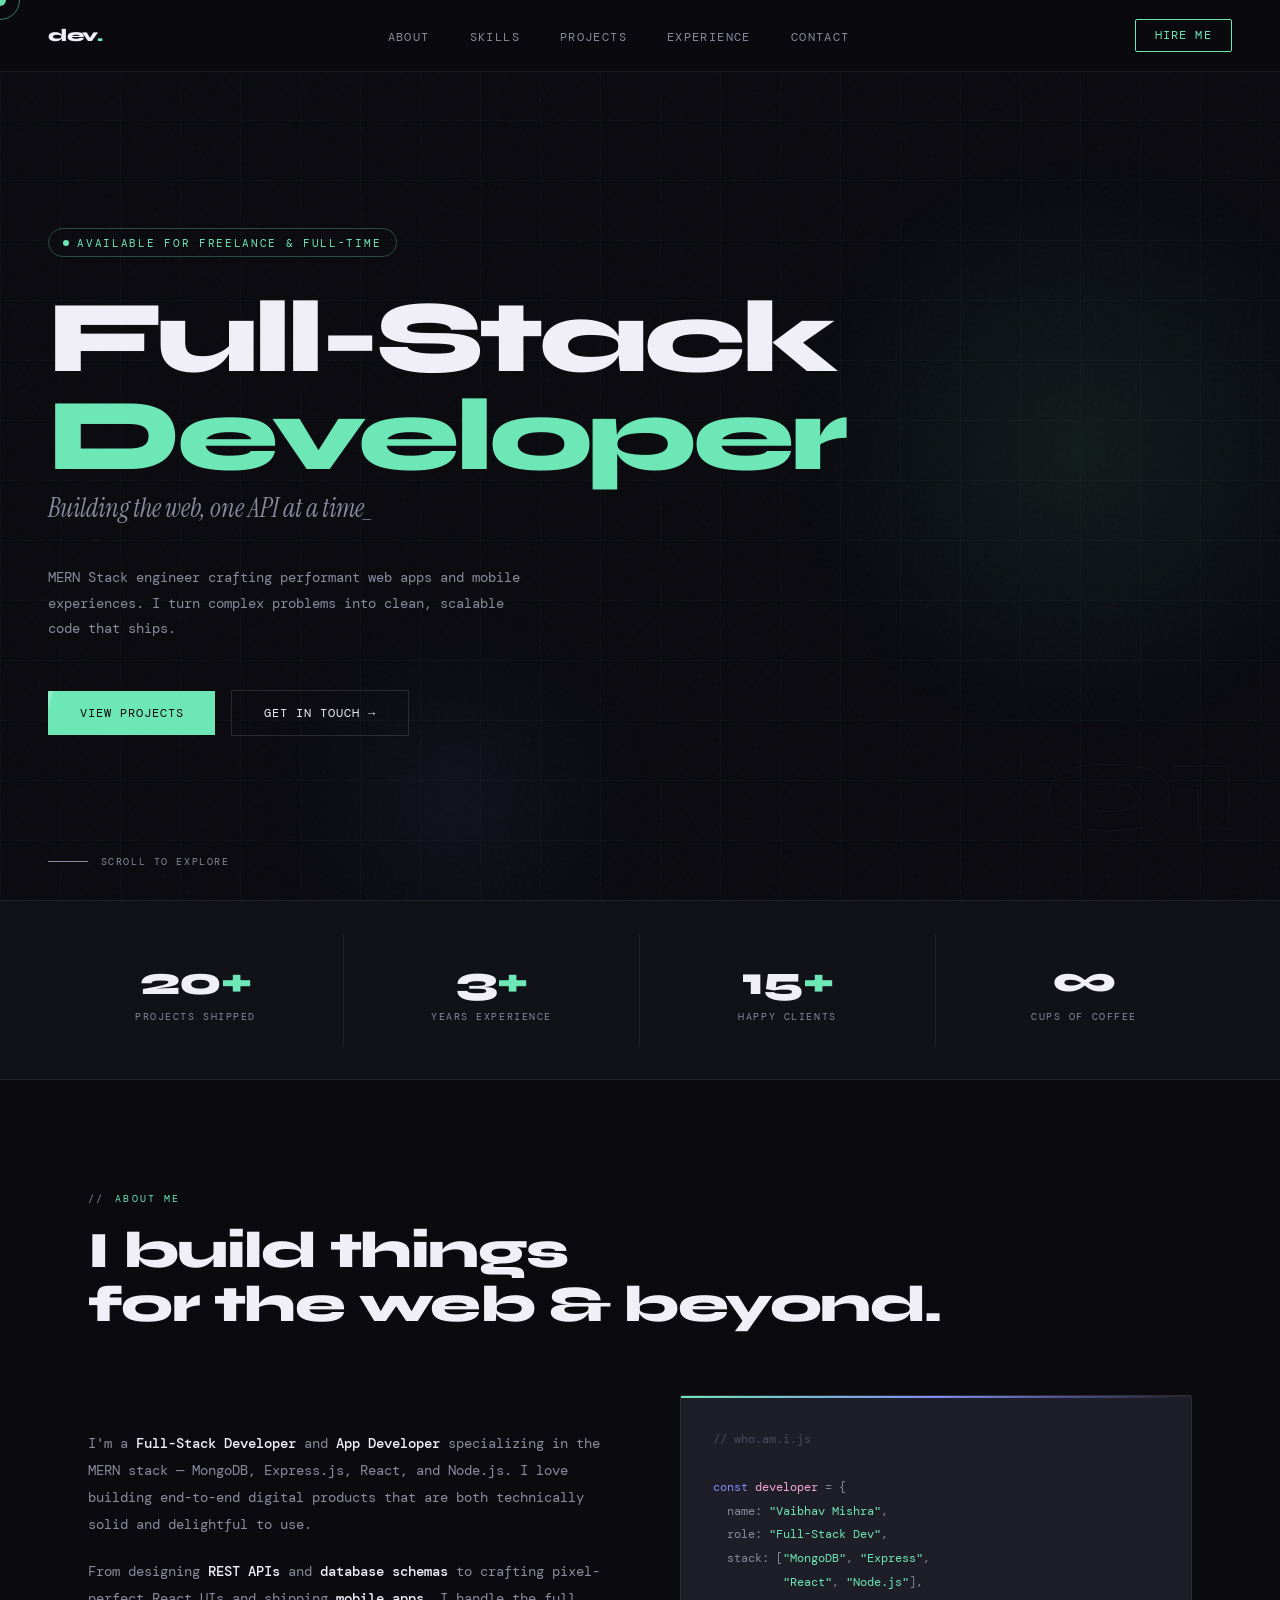
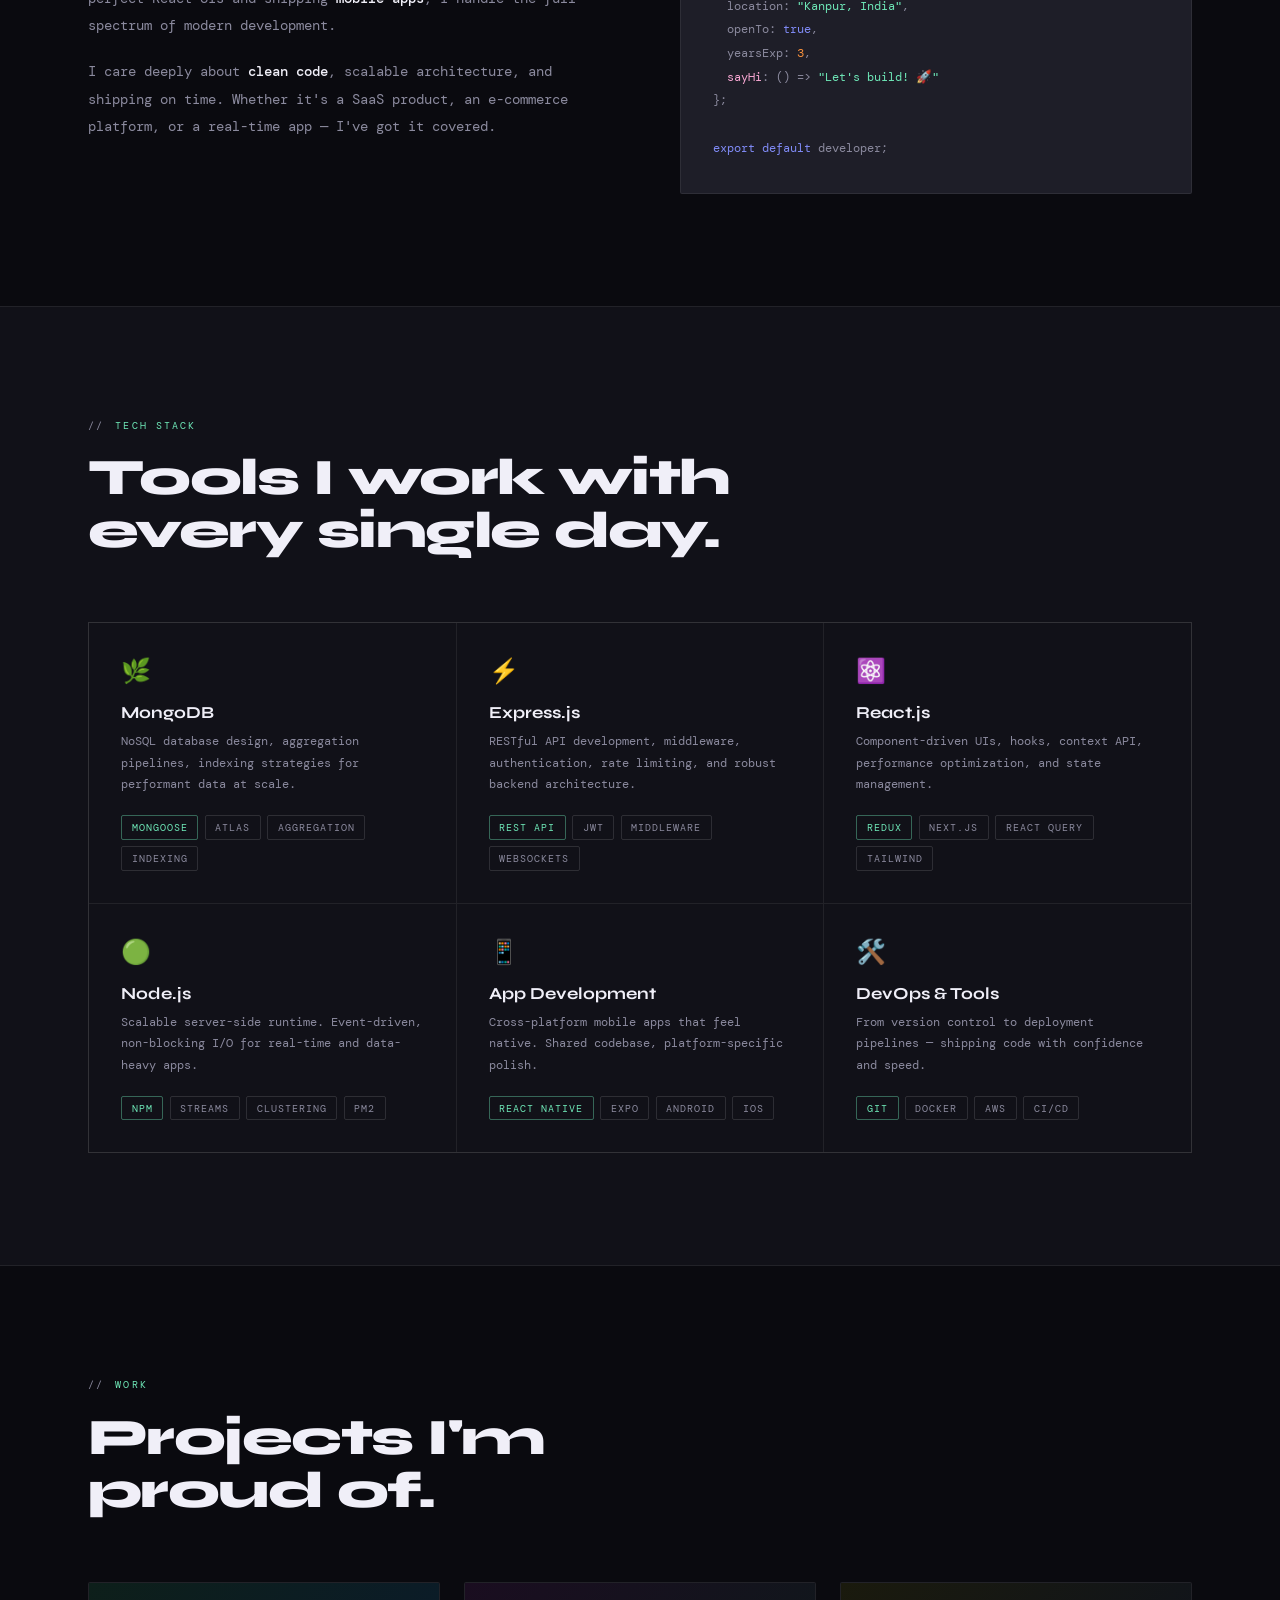
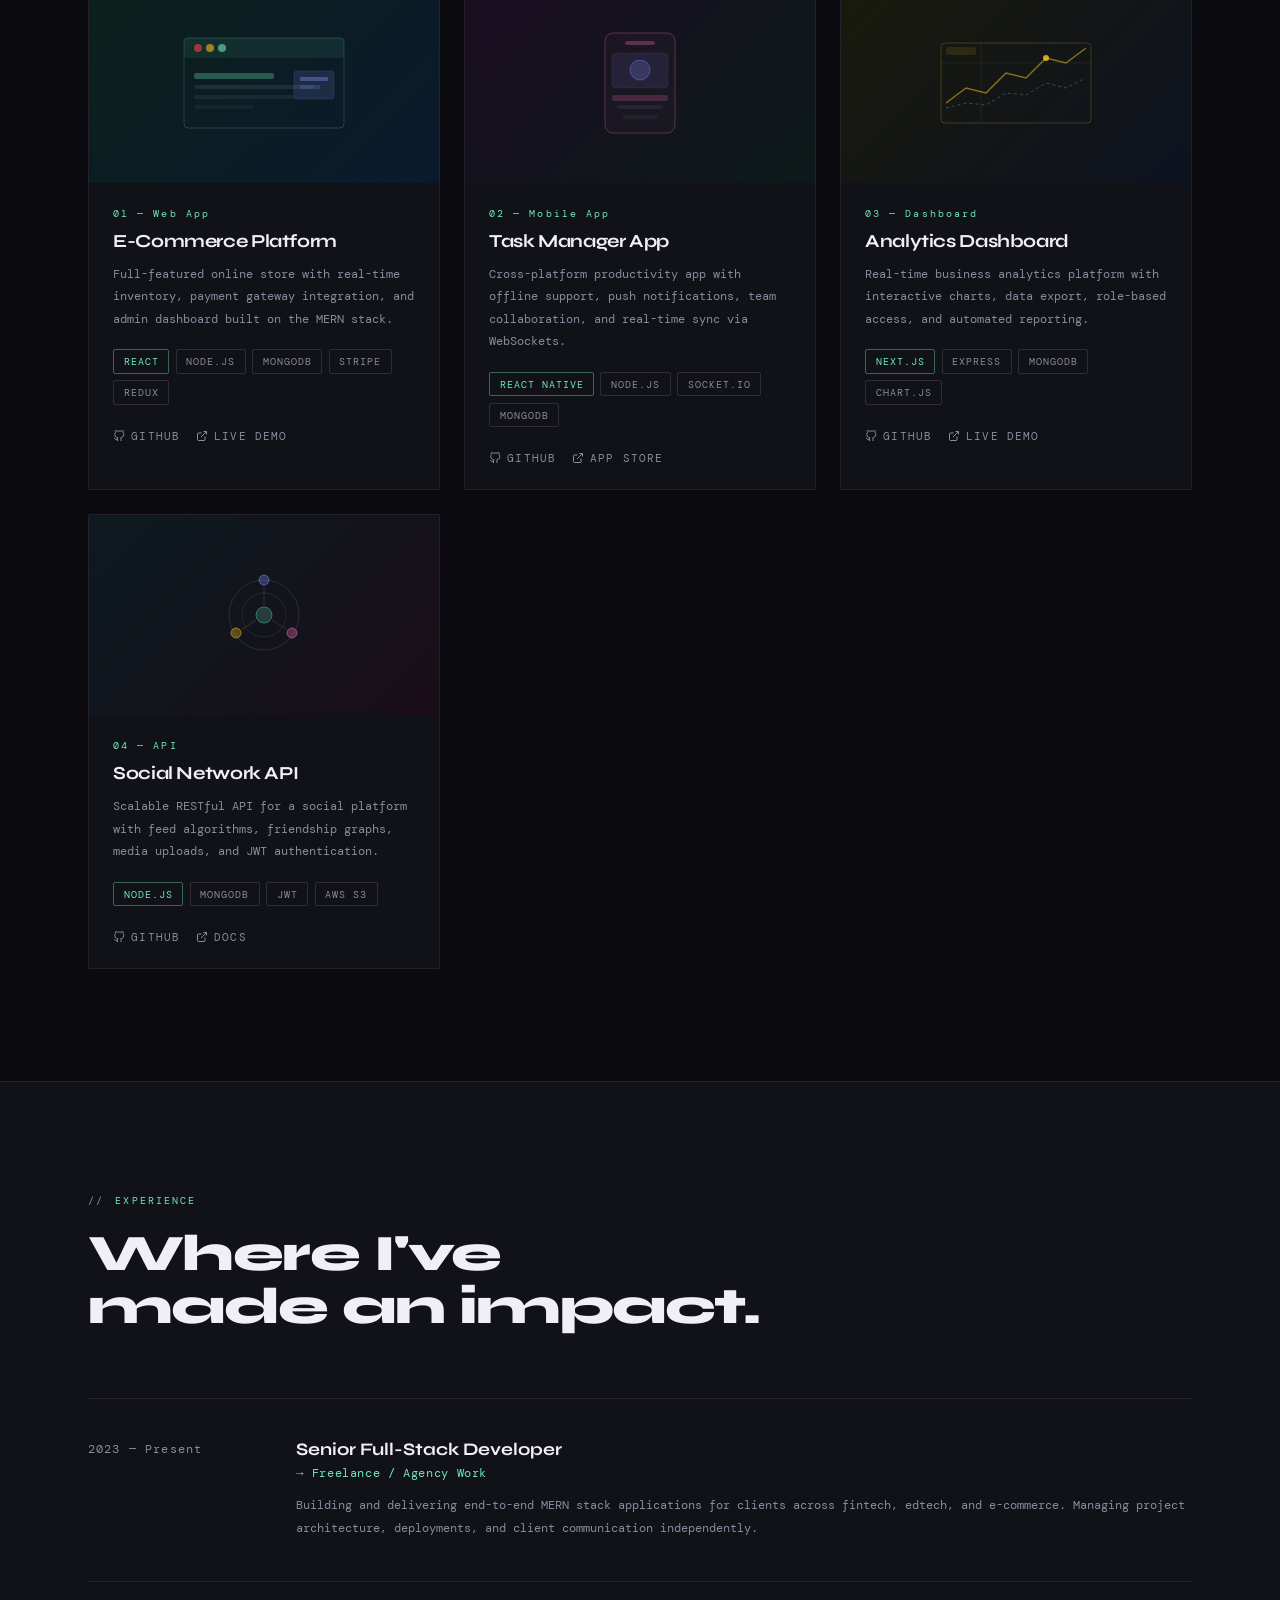
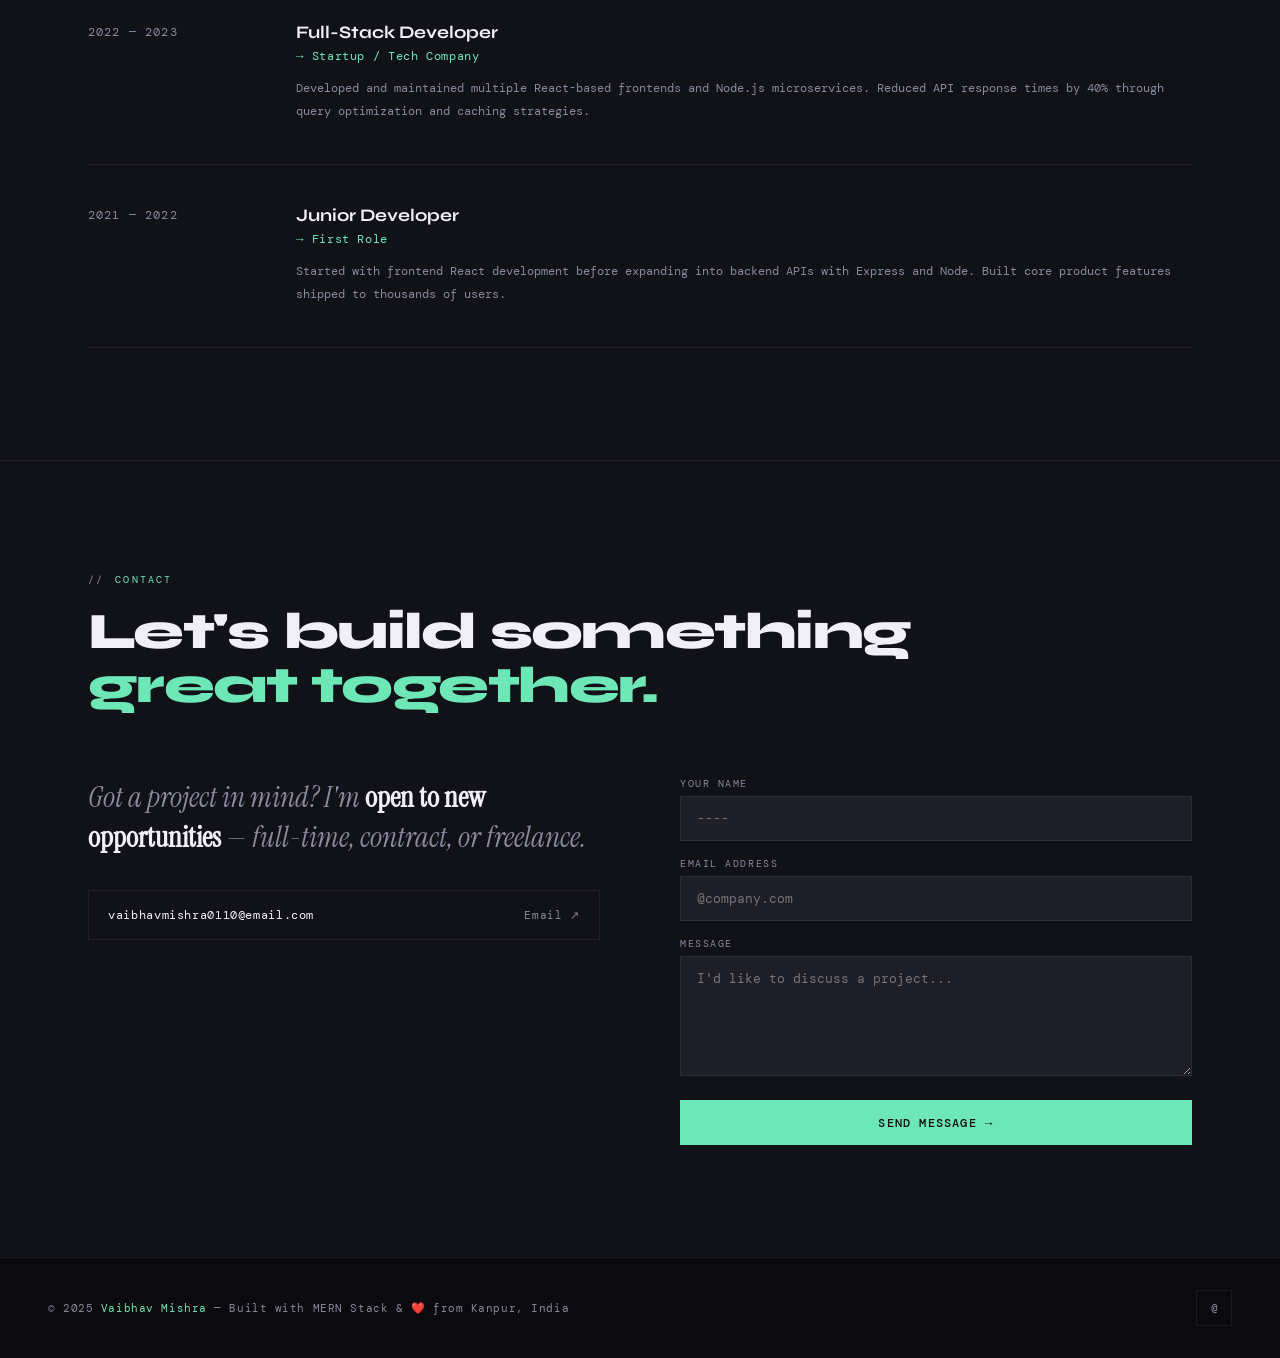
==== commit 5726c0b0: "Update index.html" ====
--- a/index.html
+++ b/index.html
@@ -440,7 +440,7 @@
 <!-- FOOTER -->
 <footer>
   <div class="footer-left">
-    © 2025 <span>Your Name</span> — Built with MERN Stack & ❤️ from Kanpur, India
+    © 2025 <span>Vaibhav Mishra</span> — Built with MERN Stack & ❤️ from Kanpur, India
   </div>
   <div class="footer-right">
     <!-- <a href="https://github.com" class="footer-icon" target="_blank">GH</a>
@@ -451,4 +451,4 @@
 
 <script src="index.js"></script>
 </body>
-</html>+</html>
